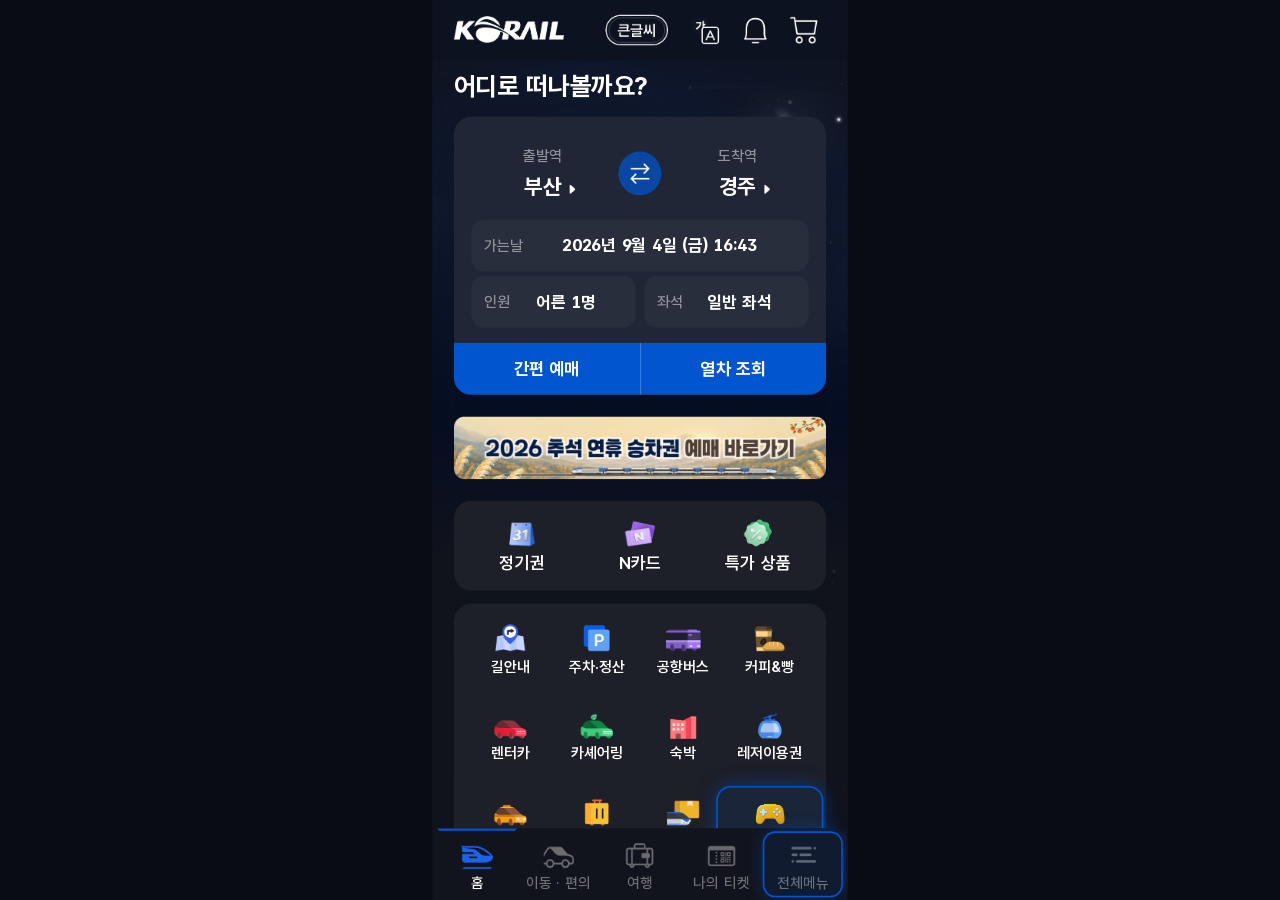
==== index.html @ ec515724 "260917 13:3 게임 진입 방식 변경" ====
<!DOCTYPE html>
<html lang="ko">
<head>
<meta charset="utf-8">
<meta name="viewport" content="width=device-width,initial-scale=1,viewport-fit=cover">
<title>코레일플러스 — 홈</title>
<link rel="stylesheet" href="app.css">
<script src="fit.js"></script>
<style>
  /* ═══ 미니게임 폴더 오버레이 (갤럭시 앱 폴더 스타일) ═══ */
  .folder-overlay{position:fixed;inset:0;z-index:50;
    display:flex;align-items:center;justify-content:center;}
  .folder-overlay.hidden{display:none;}

  .folder-bg{position:absolute;inset:0;background:rgba(0,0,0,.4);
    backdrop-filter:blur(12px);-webkit-backdrop-filter:blur(12px);
    opacity:0;transition:opacity .28s ease;}
  .folder-overlay.show .folder-bg{opacity:1;}

  .folder-container{position:relative;width:300px;max-width:80vw;
    background:var(--card);border-radius:28px;padding:20px;
    transform:scale(.3);opacity:0;
    transform-origin:var(--origin-x,50%) var(--origin-y,50%);
    transition:transform .32s cubic-bezier(.2,.9,.3,1.15),opacity .22s ease;
    box-shadow:0 20px 60px rgba(0,0,0,.5);}
  .folder-overlay.show .folder-container{transform:scale(1);opacity:1;}

  .folder-header h2{font-size:var(--fs-2xl);line-height:var(--lh-2xl);font-weight:700;}
  .folder-sub{margin-top:4px;font-size:var(--fs-sm);line-height:var(--lh-sm);color:var(--dim);}

  .folder-grid{display:grid;grid-template-columns:repeat(2,1fr);gap:14px;margin-top:16px;}
  .folder-app{position:relative;display:flex;flex-direction:column;align-items:center;
    justify-content:center;gap:8px;background:rgba(255,255,255,.04);
    border:0;border-radius:18px;padding:20px 10px;cursor:pointer;
    font-family:inherit;color:var(--txt);}
  .folder-app img{width:38px;height:38px;}
  .folder-app span:last-child{font-size:var(--fs-lg);line-height:var(--lh-lg);font-weight:700;}
  .folder-app.main{grid-column:1/-1;padding:26px 10px;background:rgba(1,86,208,.14);}
  .folder-app.main img{width:48px;height:48px;}
  .folder-app.main span:last-child{font-size:var(--fs-2xl);line-height:var(--lh-2xl);}

  .folder-app.locked{opacity:.55;background:rgba(255,255,255,.02);}
  .folder-app.locked .lock-icon{position:absolute;top:8px;right:10px;font-size:13px;}
  .folder-app.locked .q-icon{font-size:30px;line-height:1;}
  .folder-app.locked .hint{font-size:var(--fs-sm);line-height:var(--lh-sm);font-weight:600;color:var(--dim);}

  .folder-app .badge-new{position:absolute;top:-6px;left:-6px;
    background:var(--primary);color:#fff;font-size:10px;
    padding:2px 8px;border-radius:10px;font-weight:700;}

  /* Coming soon 모달 */
  .modal{position:fixed;inset:0;z-index:60;display:flex;align-items:center;justify-content:center;
    background:rgba(0,0,0,.6);padding:24px;opacity:0;transition:opacity .2s ease;}
  .modal.hidden{display:none;}
  .modal.show{opacity:1;}
  .modal-box{width:100%;max-width:280px;background:var(--card-alt);
    border-radius:var(--r-card);padding:24px 20px;text-align:center;}
  .modal-box h3{font-size:var(--fs-2xl);line-height:var(--lh-2xl);font-weight:700;}
  .modal-box p{margin-top:10px;font-size:var(--fs-sm);line-height:1.6;color:var(--dim);}
  .modal-box button{margin-top:18px;width:100%;height:var(--tap);border:0;
    border-radius:var(--r-field);background:var(--primary);color:#fff;
    font-family:inherit;font-size:var(--fs-lg);font-weight:700;cursor:pointer;}

  @media (prefers-reduced-motion: reduce){
    .folder-bg,.folder-container,.modal{transition:none;}
  }
</style>
</head>
<body data-demo="on">
<div class="app home">

  <!-- ═══ 헤더 (고정) ═══ -->
  <header class="appbar">
    <img class="logo" src="img/logo.png" alt="KORAIL">
    <div class="spacer"></div>
    <img class="pill" src="img/pill_bigtext.png" alt="큰글씨">
    <img class="hic" src="img/ic_lang.png" alt="언어">
    <img class="hic" src="img/ic_bell.png" alt="알림">
    <img class="hic" src="img/ic_cart.png" alt="장바구니">
  </header>

  <!-- ═══ 스크롤 영역 ═══ -->
  <main class="scroll">
    <h1 class="title">어디로 떠나볼까요?</h1>

    <!-- 검색 카드 -->
    <section class="card search">
      <div class="stations">
        <div class="st">
          <span class="lb">출발역</span>
          <span class="nm">부산<img class="arw" src="img/arrow.png" alt=""></span>
        </div>
        <img class="swap" src="img/ic_swap.png" alt="바꾸기">
        <div class="st">
          <span class="lb">도착역</span>
          <span class="nm">경주<img class="arw" src="img/arrow.png" alt=""></span>
        </div>
      </div>

      <div class="fld"><span class="lb">가는날</span><span class="vl">2026년 9월 4일 (금) 16:43</span></div>
      <div class="fld-row">
        <div class="fld"><span class="lb">인원</span><span class="vl">어른 1명</span></div>
        <div class="fld"><span class="lb">좌석</span><span class="vl">일반 좌석</span></div>
      </div>

      <div class="btns"><button>간편 예매</button><button>열차 조회</button></div>
    </section>

    <!-- 배너 -->
    <img class="banner" src="img/banner.png" alt="2026 추석 연휴 승차권 예매 바로가기">

    <!-- 정기권 / N카드 / 특가 상품 -->
    <section class="card quick">
      <a class="cell"><span class="ic"><img src="img/ic_pass.png" style="width:24.18px"></span><span class="lb">정기권</span></a>
      <a class="cell"><span class="ic"><img src="img/ic_ncard.png" style="width:27.73px"></span><span class="lb">N카드</span></a>
      <a class="cell"><span class="ic"><img src="img/ic_special.png" style="width:25.96px"></span><span class="lb">특가 상품</span></a>
    </section>

    <!-- 서비스 그리드 4×3 -->
    <section class="card grid">
      <a class="cell"><span class="ic"><img src="img/ic_map.png"     style="width:27.73px"></span><span class="lb">길안내</span></a>
      <a class="cell"><span class="ic"><img src="img/ic_parking.png" style="width:24.18px"></span><span class="lb">주차·정산</span></a>
      <a class="cell"><span class="ic"><img src="img/ic_bus.png"     style="width:32.00px"></span><span class="lb">공항버스</span></a>
      <a class="cell"><span class="ic"><img src="img/ic_coffee.png"  style="width:27.38px"></span><span class="lb">커피&amp;빵</span></a>

      <a class="cell"><span class="ic"><img src="img/ic_rent.png"    style="width:29.16px"></span><span class="lb">렌터카</span></a>
      <a class="cell"><span class="ic"><img src="img/ic_share.png"   style="width:29.16px"></span><span class="lb">카셰어링</span></a>
      <a class="cell"><span class="ic"><img src="img/ic_stay.png"    style="width:24.18px"></span><span class="lb">숙박</span></a>
      <a class="cell"><span class="ic"><img src="img/ic_leisure.png" style="width:22.76px"></span><span class="lb">레저이용권</span></a>

      <a class="cell"><span class="ic"><img src="img/ic_taxi.png"    style="width:29.16px"></span><span class="lb">관광택시</span></a>
      <a class="cell"><span class="ic"><img src="img/ic_lug.png"     style="width:22.76px"></span><span class="lb">짐배송</span></a>
      <a class="cell"><span class="ic"><img src="img/ic_parcel.png"  style="width:30.58px"></span><span class="lb">레일택배</span></a>

      <!-- ★ 신규 -->
      <a class="cell new" id="miniGameCell" href="game.html">
        <span class="ic"><img src="img/ic_game.png" style="width:29.87px"></span>
        <span class="lb">미니게임</span>
      </a>
    </section>

    <!-- 하단 2카드 -->
    <div class="duo">
      <a class="card tile">
        <img class="tic" src="img/tile_trainmap.png" alt="">
        <span class="tt">열차 지도 보기</span>
        <span class="td">모든 열차 운행 정보를 한 눈에 확인</span>
      </a>
      <a class="card tile">
        <img class="tic" src="img/tile_railplus.png" alt="">
        <span class="tt">레일플러스</span>
        <span class="td">KTX 마일리지로 대중교통까지!</span>
      </a>
    </div>

    <div class="tail"></div>
  </main>

  <!-- ═══ 탭바 (고정) ═══ -->
  <nav class="tabbar">
    <a class="tab on" href="index.html"><img class="on-i" src="img/tab_home_on.png"><img class="off-i" src="img/tab_home_off.png"><span>홈</span></a>
    <a class="tab"><img class="on-i" src="img/tab_move_off.png"><img class="off-i" src="img/tab_move_off.png"><span>이동 · 편의</span></a>
    <a class="tab"><img class="on-i" src="img/tab_travel_off.png"><img class="off-i" src="img/tab_travel_off.png"><span>여행</span></a>
    <a class="tab"><img class="on-i" src="img/tab_ticket_off.png"><img class="off-i" src="img/tab_ticket_off.png"><span>나의 티켓</span></a>
    <a class="tab cue" href="allmenu.html"><img class="on-i" src="img/tab_menu_on.png"><img class="off-i" src="img/tab_menu_off.png"><span>전체메뉴</span></a>
  </nav>

</div>

<!-- ═══ 미니게임 폴더 오버레이 ═══ -->
<div id="folderOverlay" class="folder-overlay hidden">
  <div id="folderBg" class="folder-bg"></div>
  <div id="folderContainer" class="folder-container">
    <div class="folder-header">
      <h2>미니게임</h2>
      <p class="folder-sub">기차와 함께하는 즐거운 순간들</p>
    </div>
    <div class="folder-grid">
      <a class="folder-app main" href="game.html">
        <span class="badge-new">NEW</span>
        <img src="img/ic_game.png" alt="">
        <span>레일런</span>
      </a>
      <button class="folder-app locked" type="button" data-hint="겨울 준비중">
        <span class="lock-icon">🔒</span>
        <span class="q-icon">?</span>
        <span class="hint">겨울 준비중</span>
      </button>
      <button class="folder-app locked" type="button" data-hint="준비중">
        <span class="lock-icon">🔒</span>
        <span class="q-icon">?</span>
        <span class="hint">준비중</span>
      </button>
    </div>
  </div>
</div>

<div id="comingSoonModal" class="modal hidden">
  <div class="modal-box">
    <h3>곧 만나요!</h3>
    <p>다음 업데이트에서 새로운 미니게임을 공개할 예정이에요.</p>
    <button id="modalConfirm" type="button">확인</button>
  </div>
</div>

<script>
(() => {
  const cell = document.getElementById('miniGameCell');
  const overlay = document.getElementById('folderOverlay');
  const bg = document.getElementById('folderBg');
  const container = document.getElementById('folderContainer');
  const modal = document.getElementById('comingSoonModal');
  const reduceMotion = matchMedia('(prefers-reduced-motion: reduce)').matches;

  // 클릭한 아이콘 위치를 transform-origin(%)으로 환산해
  // "그 자리에서 커지는" 갤럭시 폴더 느낌을 낸다.
  // offsetWidth/Height 는 transform(scale)의 영향을 받지 않는 실제 레이아웃
  // 크기라, 컨테이너가 아직 scale(.3) 상태여도 최종 크기를 그대로 읽을 수 있다.
  function openFolder(){
    const r = cell.getBoundingClientRect();
    const iconCX = r.left + r.width/2;
    const iconCY = r.top + r.height/2;

    overlay.classList.remove('hidden');
    const cw = container.offsetWidth, ch = container.offsetHeight;
    const cLeft = (innerWidth - cw)/2, cTop = (innerHeight - ch)/2;
    container.style.setProperty('--origin-x', (cw ? ((iconCX-cLeft)/cw)*100 : 50)+'%');
    container.style.setProperty('--origin-y', (ch ? ((iconCY-cTop)/ch)*100 : 50)+'%');

    history.pushState({ folderOpen:true }, '');

    if(reduceMotion){ overlay.classList.add('show'); return; }
    requestAnimationFrame(()=>{
      requestAnimationFrame(()=> overlay.classList.add('show'));
    });
  }
  function closeFolderVisual(){
    overlay.classList.remove('show');
    if(reduceMotion) overlay.classList.add('hidden');
  }
  // 뒤로가기와 배경 클릭이 같은 닫힘 경로(popstate)를 타도록 통일
  function requestCloseFolder(){
    if(history.state && history.state.folderOpen) history.back();
    else closeFolderVisual();
  }
  container.addEventListener('transitionend', ()=>{
    if(!overlay.classList.contains('show')) overlay.classList.add('hidden');
  });
  window.addEventListener('popstate', ()=>{
    if(!modal.classList.contains('hidden')) closeModal();
    if(!overlay.classList.contains('hidden')) closeFolderVisual();
  });

  cell.addEventListener('click', e=>{
    e.preventDefault();
    openFolder();
  });
  bg.addEventListener('click', requestCloseFolder);

  function openModal(){
    modal.classList.remove('hidden');
    if(reduceMotion){ modal.classList.add('show'); return; }
    requestAnimationFrame(()=> modal.classList.add('show'));
  }
  function closeModal(){
    modal.classList.remove('show');
    if(reduceMotion) modal.classList.add('hidden');
  }
  modal.addEventListener('transitionend', ()=>{
    if(!modal.classList.contains('show')) modal.classList.add('hidden');
  });
  document.querySelectorAll('.folder-app.locked').forEach(btn=>{
    btn.addEventListener('click', openModal);
  });
  document.getElementById('modalConfirm').addEventListener('click', closeModal);
  modal.addEventListener('click', e=>{ if(e.target===modal) closeModal(); });
})();
</script>
</body>
</html>
---- app.css ----
/* ================================================================
   코레일플러스 재현 — 공통 스타일 (반응형)
   기준 측정: 1080x2340 / density 450 / 배율 2.8125 / 논리 384dp
   고정값(여백·높이·글꼴)은 dp 그대로, 가변값(카드폭·그리드칸)은 비율
   ================================================================ */
@font-face{font-family:'PGov';src:url('fonts/pgov-regular.woff2')format('woff2');font-weight:400;font-display:swap;}
@font-face{font-family:'PGov';src:url('fonts/pgov-medium.woff2')format('woff2');font-weight:500;font-display:swap;}
@font-face{font-family:'PGov';src:url('fonts/pgov-semi_bold.woff2')format('woff2');font-weight:600;font-display:swap;}
@font-face{font-family:'PGov';src:url('fonts/pgov-bold.woff2')format('woff2');font-weight:700;font-display:swap;}

:root{
  /* 고정 — 화면 크기와 무관 */
  --gutter:19.91px;   --tap:48px;
  --appbar-h:56.18px; --tabbar-h:66.13px;
  --r-card:16px;      --r-field:12px;

  /* 색상 */
  --bg:#11131C; --card:#1D1F29; --card-alt:#202635; --field:#282E3C;
  --tabbar:#12141D; --divider:#262831; --primary:#0156D0;
  --txt:#FFF; --dim:#91939A; --dim2:#898D97; --tabdim:#707276;

  /* 타이포 */
  --fs-sm:13.51px; --lh-sm:16.36px;
  --fs-md:13.87px;
  --fs-lg:15.64px; --lh-lg:19.20px;
  --fs-xl:16px;
  --fs-2xl:17.78px; --lh-2xl:21.33px;
  --fs-3xl:19.91px;
  --fs-4xl:23.47px; --lh-4xl:32px;
}

*{margin:0;padding:0;box-sizing:border-box;-webkit-tap-highlight-color:transparent;}
html,body{height:100%;overflow:hidden;}
body{position:fixed;inset:0;}
body{background:#0A0C13;color:var(--txt);font-family:'PGov',sans-serif;
     -webkit-font-smoothing:antialiased;word-break:keep-all;}
img{display:block;}
a{text-decoration:none;color:inherit;}

/* ── 앱 프레임: 폭에 따라 늘어나되 데스크톱에선 폰 크기 유지 ── */
/* 기준 384dp 레이아웃을 통째로 배율 조정 → 모든 기기에서 동일 비율 */
.app{position:absolute;left:50%;top:0;
     width:var(--vw,384px);height:var(--vh,100dvh);
     transform:translateX(-50%) scale(var(--s,1));
     transform-origin:top center;
     display:flex;flex-direction:column;overflow:hidden;
     background:var(--bg);}
.app.home{background:var(--bg) url('img/bg_home.png') no-repeat top center;
          background-size:100% auto;}

/* ── 헤더 ── */
.appbar{flex:none;height:var(--appbar-h);display:flex;align-items:center;
        gap:6.75px;padding:0 var(--gutter);z-index:20;
        background:#0D1220;}
.app.menu .appbar{background:var(--bg);}
.appbar .logo{width:102.76px;}
.appbar .spacer{flex:1;}
.appbar .pill{width:61.16px;margin-right:6.7px;}
.appbar .hic{width:39.11px;}

/* ── 스크롤 영역 ── */
.scroll{flex:1;overflow-y:auto;overscroll-behavior:contain;position:relative;
        padding:0 var(--gutter);}
.scroll::-webkit-scrollbar{display:none;}
.tail{height:44px;}

/* ── 제목 ── */
.title{margin-top:8.17px;font-size:var(--fs-4xl);line-height:var(--lh-4xl);font-weight:700;}

/* ── 카드 공통 ── */
.card{background:var(--card);border-radius:var(--r-card);}

/* ── 검색 카드 ── */
.search{margin-top:12.09px;background:var(--card-alt);overflow:hidden;padding-top:28.09px;}
.stations{display:flex;align-items:center;padding:0 16px;}
.st{flex:1;min-width:0;height:var(--tap);display:flex;flex-direction:column;
    align-items:center;justify-content:space-between;}
.st .lb{font-size:var(--fs-md);line-height:var(--lh-sm);font-weight:500;color:var(--dim);}
.st .nm{position:relative;font-size:var(--fs-3xl);line-height:23.82px;font-weight:700;}
.st .arw{position:absolute;right:-13.2px;bottom:5.5px;width:4.98px;}
.swap{width:40.53px;flex:none;margin:0 3.9px;}

.fld{height:var(--tap);background:var(--field);border-radius:var(--r-field);
     display:flex;align-items:center;padding:0 12.09px;}
.fld .lb{flex:none;font-size:var(--fs-md);line-height:var(--lh-sm);font-weight:500;color:var(--dim);}
.fld .vl{flex:1;text-align:center;font-size:var(--fs-lg);line-height:var(--lh-lg);font-weight:700;}
.search > .fld{margin:18.58px 16px 0;}
.fld-row{display:flex;gap:8.18px;margin:4.35px 16px 0;}
.fld-row .fld{flex:1;min-width:0;}

.btns{display:flex;height:var(--tap);background:var(--primary);margin-top:13.78px;}
.btns button{flex:1;background:none;border:0;color:var(--txt);font-family:inherit;
             font-size:var(--fs-xl);line-height:var(--lh-lg);font-weight:700;cursor:pointer;}
.btns button+button{border-left:1px solid rgba(255,255,255,.22);}

/* ── 배너 ── */
.banner{width:100%;border-radius:8px;margin-top:19.91px;}

/* ── 아이콘 셀 (정기권 행 · 서비스 그리드 공용) ── */
.cell{display:flex;flex-direction:column;align-items:center;cursor:pointer;}
.cell .ic{height:26px;display:flex;align-items:flex-end;justify-content:center;}
.cell .lb{margin-top:5.7px;font-size:var(--fs-md);line-height:var(--lh-sm);font-weight:600;
          white-space:nowrap;}

.quick{margin-top:19.92px;padding:16px 8.18px;
       display:grid;grid-template-columns:repeat(3,1fr);}
.quick .cell .lb{font-size:var(--fs-xl);line-height:var(--lh-lg);}

.grid{margin-top:12.09px;padding:18.13px 12.09px 16.4px;
      display:grid;grid-template-columns:repeat(4,1fr);row-gap:32.14px;}

/* ── 하단 2카드 ── */
.duo{display:flex;gap:8.18px;margin-top:19.91px;}
.duo .tile{flex:1;min-width:0;padding:19.55px 16px 20px;display:flex;flex-direction:column;}
.tile .tic{width:48px;height:48px;border-radius:14px;}
.tile .tt{margin-top:22.22px;font-size:var(--fs-2xl);line-height:var(--lh-2xl);font-weight:700;}
.tile .td{margin-top:2px;font-size:var(--fs-sm);line-height:18.3px;font-weight:400;color:var(--dim2);}

/* ── 탭바 ── */
.tabbar{flex:none;height:var(--tabbar-h);background:var(--tabbar);
        display:flex;padding:0 3.91px;z-index:20;}
.tab{flex:1;min-width:0;display:flex;flex-direction:column;align-items:center;
     padding-top:10.31px;color:var(--tabdim);}
.tab img{width:28.44px;}
.tab .on-i{display:none;}
.tab.on .on-i{display:block;}
.tab.on .off-i{display:none;}
.tab.on::before{content:'';position:absolute;top:0;width:72.18px;height:2.5px;
                background:var(--primary);border-radius:0 0 2px 2px;}
.tab{position:relative;}
.tab span{margin-top:3.16px;font-size:var(--fs-sm);line-height:var(--lh-sm);font-weight:500;
          white-space:nowrap;}
.tab.on{color:var(--txt);}

/* ── 시연용 신규 항목 강조 ── */
.cell.new,.carbon{position:relative;}
body[data-demo="on"] .cell.new::before{
  content:'';position:absolute;left:50%;translate:-50% 0;top:-9px;
  width:calc(100% + 16px);height:calc(100% + 18px);border-radius:12px;
  box-shadow:0 0 0 1.5px var(--primary),0 0 18px rgba(1,86,208,.55);
  background:rgba(1,86,208,.10);animation:pulse 1.8s ease-in-out infinite;}
@keyframes pulse{0%,100%{opacity:.5}50%{opacity:1}}

/* ═══ 마이페이지 ═══ */
.appbar-sub{flex:none;height:var(--tap);display:flex;align-items:center;
            padding:0 var(--gutter);gap:12px;background:var(--card);}
.appbar-sub .back{width:24.18px;height:24.18px;display:flex;align-items:center;
                  justify-content:center;font-size:26px;line-height:1;font-weight:400;}
.appbar-sub h1{font-size:var(--fs-2xl);line-height:var(--lh-2xl);font-weight:700;}

.mypage{background:var(--card);background-image:none;}
.app.menu{background:var(--bg);background-image:none;}
.mypage .scroll{padding:0;}
.sec{padding:0 var(--gutter);margin-top:11.38px;
     font-size:var(--fs-xl);line-height:var(--lh-lg);font-weight:600;color:var(--dim2);}
.sec:first-child{margin-top:11.38px;}
.item{display:flex;align-items:center;justify-content:space-between;
      height:44.09px;padding:0 var(--gutter);
      font-size:17.42px;font-weight:600;color:var(--txt);}
.item img{width:6.4px;}
.hr{height:4.26px;background:var(--divider);margin-top:11.38px;}
.hr + .sec{margin-top:20.8px;}

body[data-demo="on"] .carbon::before{
  content:'';position:absolute;left:8px;right:8px;top:-6px;bottom:-6px;
  border-radius:12px;pointer-events:none;
  box-shadow:0 0 0 1.5px #00D066,0 0 18px rgba(0,208,102,.45);
  background:rgba(0,208,102,.08);animation:pulse 1.8s ease-in-out infinite;}


/* ════════ 전체메뉴 ════════ */
.appbar.am h1{font-size:19.91px;line-height:24.18px;font-weight:700;}
.am-scroll{padding:0;}

.profile{display:flex;align-items:flex-start;justify-content:space-between;
         padding:20.63px var(--gutter) 0;}
.pname{font-size:18.84px;line-height:20.62px;font-weight:700;}
.pid{margin-top:6px;font-size:14.22px;line-height:17.07px;font-weight:500;color:#C7C9D0;
     display:flex;align-items:center;gap:6px;}
.pid .copy{width:11px;height:12px;border:1.2px solid #7D828D;border-radius:2px;
           box-shadow:2.5px -2.5px 0 -1.2px var(--bg),2.5px -2.5px 0 0 #7D828D;}
.pmy{display:flex;align-items:center;gap:8px;
     padding:8px 12px;margin:-6px -12px -8px -12px;
     font-size:15.29px;line-height:19.2px;font-weight:500;color:#C7C9D0;}
.pmy img{width:6.4px;}

.stat{display:flex;margin:22px var(--gutter) 0;}
.stat .s{flex:1;min-width:0;padding-left:0;}
.stat .s+.s{border-left:1px solid #2A2C35;padding-left:16px;}
.stat .k{display:flex;align-items:center;gap:7px;font-size:14.22px;line-height:17.07px;
         font-weight:500;color:#C7C9D0;}
.stat .k img{width:6.4px;}
.stat .v{display:block;margin-top:6px;font-size:17.78px;line-height:21.33px;font-weight:700;}

.svc{margin:30.9px var(--gutter) 0;padding:16.4px 16.36px 20px;}
.svchead{display:flex;align-items:center;justify-content:space-between;}
.svchead > span{font-size:var(--fs-xl);line-height:var(--lh-lg);font-weight:600;}
.svchead .more{display:flex;align-items:center;gap:8px;
               font-size:var(--fs-sm);line-height:var(--lh-sm);font-weight:500;color:var(--dim2);}
.svchead .more img{width:6.4px;}
.svcgrid{margin-top:20.5px;display:grid;grid-template-columns:1fr 1fr;row-gap:28.35px;}
.si{display:flex;align-items:center;gap:11.4px;
    font-size:var(--fs-lg);line-height:var(--lh-lg);font-weight:600;}
.si img{width:auto;flex:none;}

.band{height:8.06px;background:#090B14;margin-top:19.91px;}
.grp{margin:28.3px var(--gutter) 0;font-size:19.91px;line-height:24.18px;font-weight:700;}
.grp + .row{margin-top:17.96px;}

.row{display:flex;align-items:center;height:48px;padding:0 var(--gutter);
     font-size:17.42px;line-height:21.33px;font-weight:600;color:var(--txt);}
.row > img{width:6.4px;margin-left:auto;flex:none;}
.row > img.ext{width:16.71px;}
.row .sub{margin-left:auto;margin-right:12px;font-size:var(--fs-sm);line-height:var(--lh-sm);
          font-weight:500;color:var(--dim2);white-space:nowrap;}
.row .sub.ver{margin-right:0;}
.row .sw{margin-left:auto;width:44px;height:26px;border-radius:13px;background:#393D46;
         position:relative;flex:none;}
.row .sw::after{content:'';position:absolute;top:3px;left:3px;width:20px;height:20px;
                border-radius:50%;background:#fff;transition:.2s;}
.row .sw.on{background:var(--primary);}
.row .sw.on::after{left:21px;}

.duo2{display:flex;gap:8.18px;margin:17.96px var(--gutter) 8px;}
.cs{flex:1;min-width:0;height:48px;background:var(--card);border-radius:12px;
    display:flex;align-items:center;justify-content:center;gap:8.5px;
    font-size:var(--fs-md);line-height:var(--lh-sm);font-weight:600;}


/* ── 시연용 클릭 유도 (탭 / 리스트 행) ── */
body[data-demo="on"] .tab.cue::after,
body[data-demo="on"] .cue-row::after{
  content:'';position:absolute;border-radius:10px;pointer-events:none;
  box-shadow:0 0 0 1.5px var(--primary),0 0 16px rgba(1,86,208,.5);
  background:rgba(1,86,208,.10);
  animation:pulse 1.8s ease-in-out infinite;}
body[data-demo="on"] .tab.cue::after{left:2px;right:2px;top:4px;bottom:4px;}
body[data-demo="on"] .cue-row{position:relative;}
body[data-demo="on"] .cue-row::after{left:0;right:0;top:0;bottom:0;}
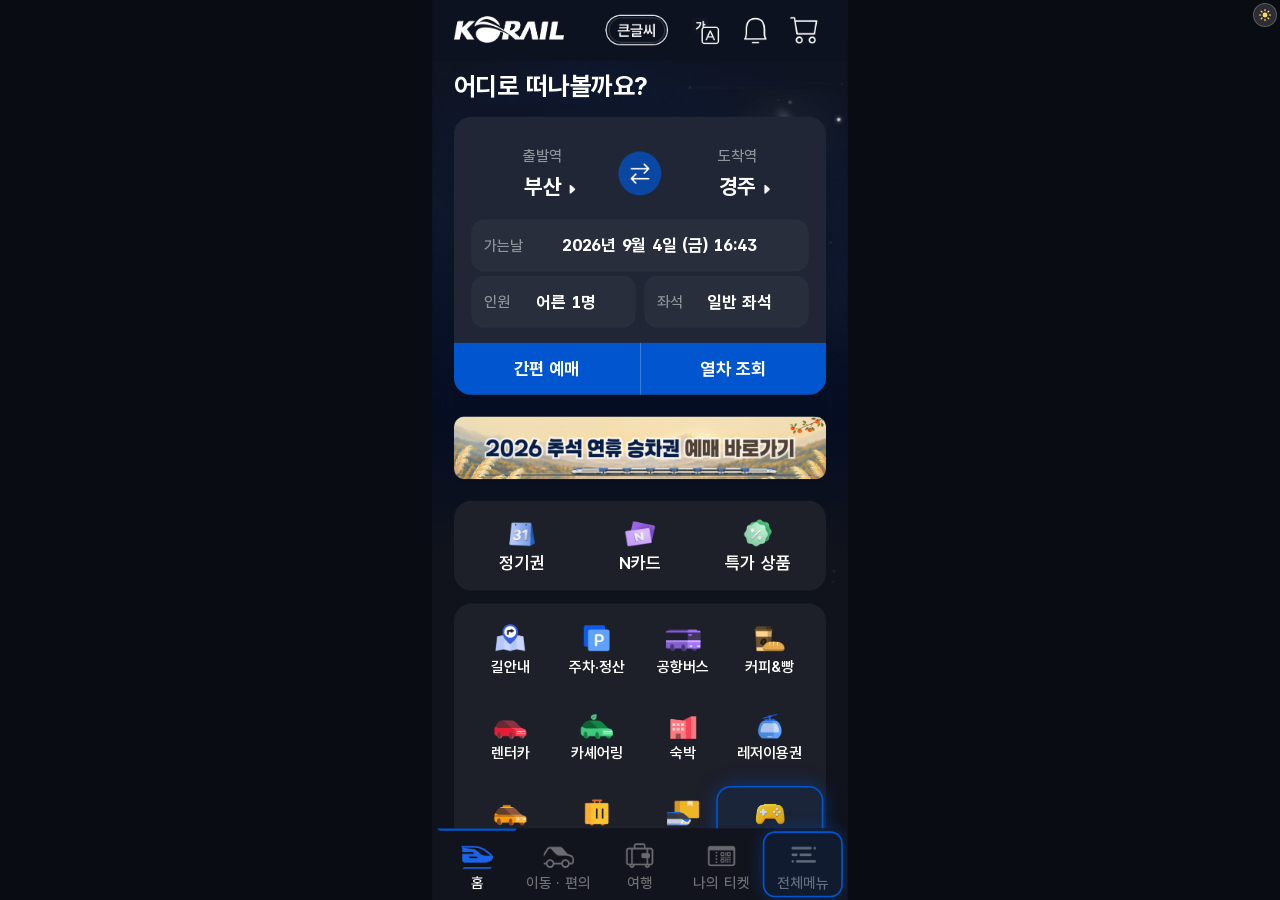
==== commit 9a45677d: "라이트 모드 추가 (홈·전체메뉴·마이페이지·탄소리포트) - theme.js: <html data-theme> 테마 적용·저장, 우측 상단 전환 버튼, 라이트 이미지 교체 - app" ====
--- a/index.html
+++ b/index.html
@@ -6,6 +6,8 @@
 <title>코레일플러스 — 홈</title>
 <link rel="stylesheet" href="app.css">
 <script src="fit.js"></script>
+<script src="theme.js"></script>
+<!-- minigame:start (탄소리포트 전용 빌드에서 제거되는 구간 — scripts/build-carbon.mjs) -->
 <style>
   /* ═══ 미니게임 폴더 오버레이 (갤럭시 앱 폴더 스타일) ═══ */
   .folder-overlay{position:fixed;inset:0;z-index:50;
@@ -18,34 +20,36 @@
   .folder-overlay.show .folder-bg{opacity:1;}
 
   .folder-container{position:relative;width:300px;max-width:80vw;
-    background:var(--card);border-radius:28px;padding:20px;
+    background:#1D1F29;border-radius:28px;padding:19.335px 20px 19.99px;
     transform:scale(.3);opacity:0;
     transform-origin:var(--origin-x,50%) var(--origin-y,50%);
     transition:transform .32s cubic-bezier(.2,.9,.3,1.15),opacity .22s ease;
-    box-shadow:0 20px 60px rgba(0,0,0,.5);}
+    box-shadow:0 20px 30px rgba(0,0,0,.5);}
   .folder-overlay.show .folder-container{transform:scale(1);opacity:1;}
 
-  .folder-header h2{font-size:var(--fs-2xl);line-height:var(--lh-2xl);font-weight:700;}
-  .folder-sub{margin-top:4px;font-size:var(--fs-sm);line-height:var(--lh-sm);color:var(--dim);}
-
-  .folder-grid{display:grid;grid-template-columns:repeat(2,1fr);gap:14px;margin-top:16px;}
-  .folder-app{position:relative;display:flex;flex-direction:column;align-items:center;
-    justify-content:center;gap:8px;background:rgba(255,255,255,.04);
-    border:0;border-radius:18px;padding:20px 10px;cursor:pointer;
-    font-family:inherit;color:var(--txt);}
-  .folder-app img{width:38px;height:38px;}
-  .folder-app span:last-child{font-size:var(--fs-lg);line-height:var(--lh-lg);font-weight:700;}
-  .folder-app.main{grid-column:1/-1;padding:26px 10px;background:rgba(1,86,208,.14);}
-  .folder-app.main img{width:48px;height:48px;}
-  .folder-app.main span:last-child{font-size:var(--fs-2xl);line-height:var(--lh-2xl);}
-
-  .folder-app.locked{opacity:.55;background:rgba(255,255,255,.02);}
-  .folder-app.locked .lock-icon{position:absolute;top:8px;right:10px;font-size:13px;}
-  .folder-app.locked .q-icon{font-size:30px;line-height:1;}
-  .folder-app.locked .hint{font-size:var(--fs-sm);line-height:var(--lh-sm);font-weight:600;color:var(--dim);}
+  .folder-header h2{font-size:17.8px;line-height:21.33px;font-weight:700;}
+  .folder-sub{margin-top:4.01px;font-size:13.5px;line-height:16.36px;color:#91939A;}
+
+  /* 갤럭시 폴더 스타일 — Figma node 24:2887 실측값(피그마 프레임 "Background+Shadow") 그대로 적용 */
+  .folder-grid{display:flex;align-items:flex-start;gap:12px;margin-top:16px;}
+  .folder-app{position:relative;display:flex;flex-direction:column;
+    align-items:center;justify-content:center;gap:6px;width:78px;
+    border:0;background:none;padding:0;cursor:pointer;font-family:inherit;color:var(--txt);}
+
+  .folder-icon{position:relative;width:78px;height:78px;border-radius:18px;}
+  .folder-icon img{position:absolute;inset:0;width:100%;height:100%;
+    border-radius:18px;object-fit:cover;}
+  .folder-app.main .label{font-size:13.5px;line-height:16.36px;font-weight:700;text-align:center;}
+
+  .folder-lockbox{position:relative;width:78px;height:78px;border-radius:18px;
+    display:flex;align-items:center;justify-content:center;
+    background:rgba(255,255,255,.05);opacity:.55;}
+  .folder-app.locked .lock-icon{position:absolute;top:8px;right:8.33px;font-size:12px;}
+  .folder-app.locked .q-icon{font-size:26px;line-height:1;}
+  .folder-app.locked .hint{font-size:13.5px;line-height:16.36px;font-weight:600;color:#91939A;text-align:center;}
 
   .folder-app .badge-new{position:absolute;top:-6px;left:-6px;
-    background:var(--primary);color:#fff;font-size:10px;
+    background:#0156D0;color:#fff;font-size:10px;
     padding:2px 8px;border-radius:10px;font-weight:700;}
 
   /* Coming soon 모달 */
@@ -65,8 +69,10 @@
     .folder-bg,.folder-container,.modal{transition:none;}
   }
 </style>
+<!-- minigame:end -->
 </head>
 <body data-demo="on">
+<script src="transition.js"></script>
 <div class="app home">
 
   <!-- ═══ 헤더 (고정) ═══ -->
@@ -132,11 +138,13 @@
       <a class="cell"><span class="ic"><img src="img/ic_lug.png"     style="width:22.76px"></span><span class="lb">짐배송</span></a>
       <a class="cell"><span class="ic"><img src="img/ic_parcel.png"  style="width:30.58px"></span><span class="lb">레일택배</span></a>
 
+      <!-- minigame:start -->
       <!-- ★ 신규 -->
-      <a class="cell new" id="miniGameCell" href="game.html">
+      <a class="cell new" id="miniGameCell" href="game.html" data-transition="none">
         <span class="ic"><img src="img/ic_game.png" style="width:29.87px"></span>
         <span class="lb">미니게임</span>
       </a>
+      <!-- minigame:end -->
     </section>
 
     <!-- 하단 2카드 -->
@@ -159,14 +167,15 @@
   <!-- ═══ 탭바 (고정) ═══ -->
   <nav class="tabbar">
     <a class="tab on" href="index.html"><img class="on-i" src="img/tab_home_on.png"><img class="off-i" src="img/tab_home_off.png"><span>홈</span></a>
-    <a class="tab"><img class="on-i" src="img/tab_move_off.png"><img class="off-i" src="img/tab_move_off.png"><span>이동 · 편의</span></a>
-    <a class="tab"><img class="on-i" src="img/tab_travel_off.png"><img class="off-i" src="img/tab_travel_off.png"><span>여행</span></a>
-    <a class="tab"><img class="on-i" src="img/tab_ticket_off.png"><img class="off-i" src="img/tab_ticket_off.png"><span>나의 티켓</span></a>
-    <a class="tab cue" href="allmenu.html"><img class="on-i" src="img/tab_menu_on.png"><img class="off-i" src="img/tab_menu_off.png"><span>전체메뉴</span></a>
+    <a class="tab" data-transition="fade"><img class="on-i" src="img/tab_move_off.png"><img class="off-i" src="img/tab_move_off.png"><span>이동 · 편의</span></a>
+    <a class="tab" data-transition="fade"><img class="on-i" src="img/tab_travel_off.png"><img class="off-i" src="img/tab_travel_off.png"><span>여행</span></a>
+    <a class="tab" data-transition="fade"><img class="on-i" src="img/tab_ticket_off.png"><img class="off-i" src="img/tab_ticket_off.png"><span>나의 티켓</span></a>
+    <a class="tab cue" href="allmenu.html" data-transition="fade"><img class="on-i" src="img/tab_menu_on.png"><img class="off-i" src="img/tab_menu_off.png"><span>전체메뉴</span></a>
   </nav>
 
 </div>
 
+<!-- minigame:start -->
 <!-- ═══ 미니게임 폴더 오버레이 ═══ -->
 <div id="folderOverlay" class="folder-overlay hidden">
   <div id="folderBg" class="folder-bg"></div>
@@ -176,19 +185,25 @@
       <p class="folder-sub">기차와 함께하는 즐거운 순간들</p>
     </div>
     <div class="folder-grid">
-      <a class="folder-app main" href="game.html">
-        <span class="badge-new">NEW</span>
-        <img src="img/ic_game.png" alt="">
-        <span>레일런</span>
+      <a class="folder-app main" href="game.html" data-transition="fade">
+        <span class="folder-icon">
+          <img src="img/ic_railrun.png" alt="">
+          <span class="badge-new">NEW</span>
+        </span>
+        <span class="label">레일런</span>
       </a>
       <button class="folder-app locked" type="button" data-hint="겨울 준비중">
-        <span class="lock-icon">🔒</span>
-        <span class="q-icon">?</span>
-        <span class="hint">겨울 준비중</span>
+        <span class="folder-lockbox">
+          <span class="q-icon">?</span>
+          <span class="lock-icon">🔒</span>
+        </span>
+        <span class="hint">준비중</span>
       </button>
       <button class="folder-app locked" type="button" data-hint="준비중">
-        <span class="lock-icon">🔒</span>
-        <span class="q-icon">?</span>
+        <span class="folder-lockbox">
+          <span class="q-icon">?</span>
+          <span class="lock-icon">🔒</span>
+        </span>
         <span class="hint">준비중</span>
       </button>
     </div>
@@ -198,7 +213,7 @@
 <div id="comingSoonModal" class="modal hidden">
   <div class="modal-box">
     <h3>곧 만나요!</h3>
-    <p>다음 업데이트에서 새로운 미니게임을 공개할 예정이에요.</p>
+    <p>다음 업데이트에서 새로운 미니게임을 <br> 공개할 예정이에요.</p>
     <button id="modalConfirm" type="button">확인</button>
   </div>
 </div>
@@ -250,6 +265,16 @@
     if(!modal.classList.contains('hidden')) closeModal();
     if(!overlay.classList.contains('hidden')) closeFolderVisual();
   });
+  // 이 페이지를 벗어날 때(레일런 진입 등 실제 페이지 이동)는 폴더/모달을
+  // 즉시 닫힌 기본 상태로 되돌려 둔다. 뒤로가기(bfcache 복원)는 이 시점의
+  // DOM 스냅샷을 그대로 보여주므로, 그래야 game.html → 뒤로가기 시
+  // "폴더가 열린 홈화면"이 아니라 기본 홈화면이 보인다.
+  window.addEventListener('pagehide', ()=>{
+    overlay.classList.remove('show');
+    overlay.classList.add('hidden');
+    modal.classList.remove('show');
+    modal.classList.add('hidden');
+  });
 
   cell.addEventListener('click', e=>{
     e.preventDefault();
@@ -276,5 +301,6 @@
   modal.addEventListener('click', e=>{ if(e.target===modal) closeModal(); });
 })();
 </script>
+<!-- minigame:end -->
 </body>
 </html>
--- a/app.css
+++ b/app.css
@@ -227,6 +227,17 @@
     font-size:var(--fs-md);line-height:var(--lh-sm);font-weight:600;}
 
 
+/* ── 페이지 전환 애니메이션 (transition.js 가 body 에 토글) ── */
+.fade-leave { opacity: 0; transition: opacity .15s ease; }
+.fade-enter { opacity: 0; }
+.fade-enter-active { opacity: 1; transition: opacity .15s ease; }
+
+@media (prefers-reduced-motion: reduce) {
+  .fade-leave, .fade-enter, .fade-enter-active {
+    transition: none;
+  }
+}
+
 /* ── 시연용 클릭 유도 (탭 / 리스트 행) ── */
 body[data-demo="on"] .tab.cue::after,
 body[data-demo="on"] .cue-row::after{
@@ -237,3 +248,50 @@
 body[data-demo="on"] .tab.cue::after{left:2px;right:2px;top:4px;bottom:4px;}
 body[data-demo="on"] .cue-row{position:relative;}
 body[data-demo="on"] .cue-row::after{left:0;right:0;top:0;bottom:0;}
+
+
+/* ════════════════════════════════════════════════════════════════
+   라이트 모드 — <html data-theme="light"> (theme.js 가 토글)
+   색·배경만 바꾼다. 여백·크기·글꼴 등 레이아웃 값은 다크와 100% 동일.
+   값은 asset/light_mode/ 실제 앱 스크린샷(1080×2340, JPG) 실측 —
+   배경은 영역 중앙값, 글자는 획 픽셀 중앙값. 상태바·내비게이션바는 제외.
+   테두리는 레이아웃에 영향이 없도록 border 대신 inset box-shadow 로 그린다.
+   ════════════════════════════════════════════════════════════════ */
+[data-theme="light"]{
+  --bg:#FFFFFF;        /* 전체메뉴·마이페이지 바탕 */
+  --card:#FFFFFF;      /* 홈 카드 */
+  --card-alt:#FFFFFF;  /* 검색 카드 (아래 .search 에서 위쪽 옅은 하늘색 그라데이션 추가) */
+  --field:#ECF5FE;     /* 가는날·인원·좌석 칸 */
+  --tabbar:#FDFDFD;
+  --divider:#F6F6F6;   /* 마이페이지 섹션 구분 띠 */
+  --primary:#3567EA;   /* 간편 예매/열차 조회 버튼, 탭 표시줄 */
+  --txt:#101318;
+  --dim:#6A6E75;       /* 출발역·가는날 등 라벨 */
+  --dim2:#707175;      /* 마이페이지 섹션 제목, 홈 타일 설명 */
+  --tabdim:#717075;
+}
+[data-theme="light"] body{background:#EBEFF8;}
+/* 홈: 하늘 그라데이션 배경(라이트 스크린샷에서 내용물을 지워 만든 것) + 헤더 단색 */
+[data-theme="light"] .app.home{background-image:url('img/light/bg_home.png');background-color:#EBEFF8;}
+[data-theme="light"] .appbar{background:#3975EB;}
+[data-theme="light"] .app.menu .appbar{background:var(--bg);}
+[data-theme="light"] .search{background:linear-gradient(180deg,#F3F8FC 0%,#FBFCFE 45%,#FFFFFF 100%);}
+[data-theme="light"] .fld{box-shadow:inset 0 0 0 1px #CCD3D9;}
+/* 전체메뉴 */
+[data-theme="light"] .pid,
+[data-theme="light"] .pmy,
+[data-theme="light"] .stat .k{color:#414246;}
+[data-theme="light"] .pid .copy{border-color:#707176;box-shadow:2.5px -2.5px 0 -1.2px var(--bg),2.5px -2.5px 0 0 #707176;}
+[data-theme="light"] .stat .s+.s{border-left-color:#DBDCDE;}
+[data-theme="light"] .app.menu .svc{background:#F8F7FC;}   /* 홈 카드는 흰색, 전체 서비스 박스만 옅은 회색 */
+[data-theme="light"] .svchead .more{color:#3F4045;}
+[data-theme="light"] .band{background:#F8F7FC;}
+[data-theme="light"] .row .sub{color:#414246;}
+[data-theme="light"] .row .sw{background:#D5D8DE;}
+[data-theme="light"] .row .sw.on{background:var(--primary);}
+[data-theme="light"] .cs{background:#FFFFFF;box-shadow:inset 0 0 0 1px #DBDCDE;}
+/* 시연용 강조 — 라이트 파랑에 맞춤 */
+[data-theme="light"] body[data-demo="on"] .cell.new::before,
+[data-theme="light"] body[data-demo="on"] .tab.cue::after,
+[data-theme="light"] body[data-demo="on"] .cue-row::after{
+  box-shadow:0 0 0 1.5px var(--primary),0 0 16px rgba(53,103,234,.35);background:rgba(53,103,234,.08);}
